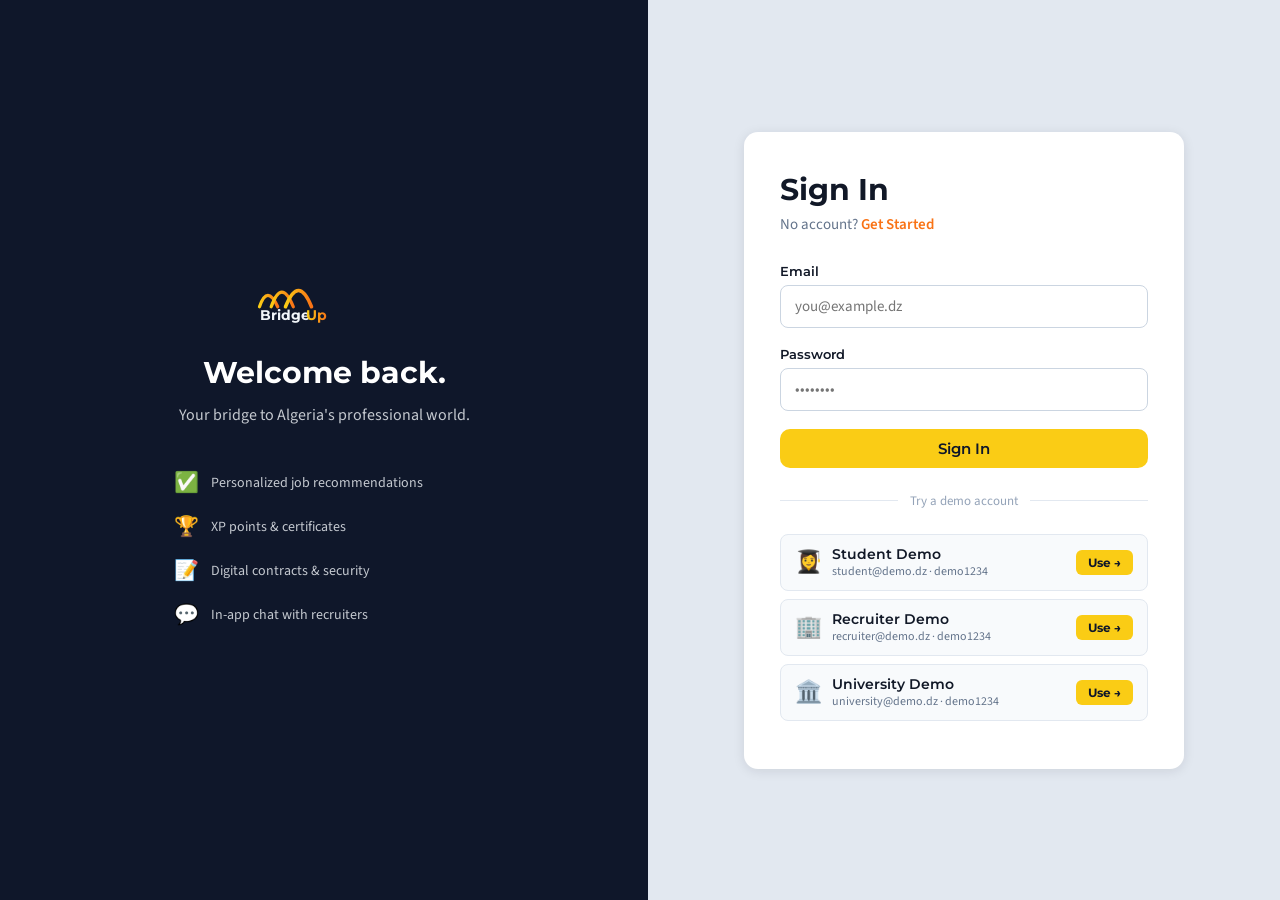
==== certificate.html @ 96c621b6 "first commit" ====
<!DOCTYPE html>
<html lang="en">

<head>
    <meta charset="UTF-8" />
    <meta name="viewport" content="width=device-width,initial-scale=1.0" />
    <title>Certificate — Bridge Up</title>
    <link rel="stylesheet" href="css/style.css" />
    <style>
        @media print {

            .navbar,
            .btn,
            .no-print {
                display: none !important;
            }

            body {
                background: #fff;
            }

            .certificate-card {
                box-shadow: none;
                border: 3px solid #FACC15;
            }
        }

        .cert-grid {
            display: grid;
            grid-template-columns: repeat(auto-fill, minmax(320px, 1fr));
            gap: 20px;
            margin-bottom: 32px;
        }

        .cert-thumb {
            background: var(--card);
            border-radius: 12px;
            box-shadow: var(--shadow);
            padding: 20px;
            border-left: 4px solid var(--yellow);
            display: flex;
            align-items: center;
            gap: 16px;
            cursor: pointer;
            transition: transform .2s, box-shadow .2s;
        }

        .cert-thumb:hover {
            transform: translateY(-2px);
            box-shadow: 0 6px 20px rgba(15, 23, 42, 0.13);
        }
    </style>
</head>

<body>
    <div id="nav" class="no-print"></div>
    <div class="page-content">

        <!-- LIST VIEW -->
        <div id="listView">
            <div class="section-header" style="margin-bottom:24px">
                <div>
                    <h2>My Certificates</h2>
                    <p style="color:#64748B;margin-top:4px;font-size:15px">Official proof of your completed engagements
                        on Bridge Up.</p>
                </div>
                <div style="display:flex;gap:10px">
                    <select id="certFilter" onchange="filterCerts()"
                        style="padding:8px 14px;border:1.5px solid #CBD5E1;border-radius:8px;font-size:13px;outline:none">
                        <option value="">All Types</option>
                        <option>Internship</option>
                        <option>Freelance Project</option>
                        <option>Part-time</option>
                    </select>
                </div>
            </div>

            <div class="cert-grid" id="certGrid"></div>

            <div style="background:linear-gradient(135deg,#FFFBEB,#FFF7ED);border:1.5px solid var(--yellow);border-radius:12px;padding:24px;text-align:center"
                class="no-print">
                <div style="font-size:36px;margin-bottom:10px">🏆</div>
                <h3 style="margin-bottom:8px">Earn More Certificates</h3>
                <p style="color:#64748B;font-size:14px;margin-bottom:16px">Apply to opportunities, complete them, and
                    collect official certificates for your portfolio.</p>
                <a href="job-listing.html"><button class="btn btn-primary">Browse Opportunities →</button></a>
            </div>
        </div>

        <!-- DETAIL VIEW (printable) -->
        <div id="detailView" style="display:none">
            <div class="no-print" style="display:flex;align-items:center;gap:12px;margin-bottom:24px">
                <button class="btn btn-ghost btn-sm" onclick="showList()">← Back</button>
                <div style="display:flex;gap:10px;margin-left:auto">
                    <button class="btn btn-outline btn-sm" onclick="window.print()">🖨️ Print / PDF</button>
                    <button class="btn btn-primary btn-sm" onclick="showToast('Certificate link copied!','success')">🔗
                        Share Link</button>
                </div>
            </div>

            <div class="certificate-card">
                <!-- Header decoration -->
                <div style="display:flex;justify-content:space-between;align-items:flex-start;margin-bottom:32px">
                    <svg xmlns="http://www.w3.org/2000/svg" viewBox="0 0 220 80" fill="none" style="height:36px">
                        <defs>
                            <linearGradient id="gL" x1="0%" y1="0%" x2="100%" y2="0%">
                                <stop offset="0%" stop-color="#FACC15" />
                                <stop offset="100%" stop-color="#F97316" />
                            </linearGradient>
                        </defs>
                        <path d="M10 55 Q22 20 38 55" stroke="url(#gL)" stroke-width="5" fill="none"
                            stroke-linecap="round" />
                        <path d="M28 55 Q44 10 62 55" stroke="url(#gL)" stroke-width="5" fill="none"
                            stroke-linecap="round" />
                        <path d="M50 55 Q70 5 90 55" stroke="url(#gL)" stroke-width="5.5" fill="none"
                            stroke-linecap="round" /><text x="10" y="75" font-family="Montserrat,sans-serif"
                            font-weight="700" font-size="22" fill="#0F172A">Bridge</text><text x="82" y="75"
                            font-family="Montserrat,sans-serif" font-weight="700" font-size="22"
                            fill="url(#gL)">Up</text>
                    </svg>
                    <div style="text-align:right">
                        <div
                            style="font-size:11px;color:#94A3B8;font-family:Montserrat,sans-serif;font-weight:600;letter-spacing:.5px">
                            CERTIFICATE ID</div>
                        <div style="font-family:Montserrat,sans-serif;font-weight:700;font-size:13px;color:var(--blue)"
                            id="certId">–</div>
                    </div>
                </div>

                <!-- Badge -->
                <div style="display:flex;justify-content:center;margin-bottom:24px">
                    <div
                        style="width:90px;height:90px;border-radius:50%;background:linear-gradient(135deg,var(--yellow),var(--orange));display:flex;align-items:center;justify-content:center;font-size:40px;box-shadow:0 4px 20px rgba(249,115,22,0.35)">
                        🏅</div>
                </div>

                <!-- Title -->
                <div
                    style="font-size:13px;letter-spacing:2px;text-transform:uppercase;color:#94A3B8;font-family:Montserrat,sans-serif;font-weight:600;margin-bottom:10px">
                    Certificate of Completion</div>
                <p style="font-size:15px;color:#64748B;margin-bottom:6px">This certifies that</p>
                <h1 style="font-size:32px;font-family:Montserrat,sans-serif;font-weight:800;color:var(--blue);margin-bottom:6px"
                    id="certStudentName">–</h1>
                <p style="font-size:15px;color:#64748B;margin-bottom:6px">has successfully completed</p>
                <h2 style="font-size:24px;font-family:Montserrat,sans-serif;font-weight:700;margin-bottom:4px"
                    id="certRole">–</h2>
                <div style="font-size:15px;color:#64748B;margin-bottom:4px">at <strong id="certCompany">–</strong></div>
                <div style="font-size:14px;color:#94A3B8;margin-bottom:28px" id="certDuration">–</div>

                <!-- XP badge -->
                <div
                    style="display:inline-flex;align-items:center;gap:8px;background:linear-gradient(90deg,#FACC15,#F97316);padding:8px 20px;border-radius:30px;margin-bottom:28px">
                    <span style="font-size:16px">⚡</span>
                    <span style="font-family:Montserrat,sans-serif;font-weight:700;font-size:15px;color:var(--blue)"
                        id="certXP">+0 XP Earned</span>
                </div>

                <!-- Skills -->
                <div style="margin-bottom:28px">
                    <div
                        style="font-size:12px;color:#94A3B8;font-family:Montserrat,sans-serif;font-weight:600;letter-spacing:.5px;margin-bottom:8px">
                        SKILLS DEMONSTRATED</div>
                    <div id="certSkills" style="display:flex;justify-content:center;flex-wrap:wrap;gap:6px"></div>
                </div>

                <!-- Signatures -->
                <div
                    style="display:flex;justify-content:space-around;flex-wrap:wrap;gap:24px;border-top:1px solid #E2E8F0;padding-top:24px;margin-bottom:16px">
                    <div style="text-align:center">
                        <div
                            style="font-family:'Montserrat',sans-serif;font-size:18px;font-weight:700;color:var(--orange);font-style:italic;margin-bottom:6px">
                            Bridge Up</div>
                        <div style="width:80px;height:1px;background:#CBD5E1;margin:0 auto 6px"></div>
                        <div style="font-size:12px;color:#94A3B8">Platform Director</div>
                    </div>
                    <div style="text-align:center">
                        <div style="font-family:'Montserrat',sans-serif;font-size:18px;font-weight:700;color:var(--blue);font-style:italic;margin-bottom:6px"
                            id="certRecruiterSig">–</div>
                        <div style="width:80px;height:1px;background:#CBD5E1;margin:0 auto 6px"></div>
                        <div style="font-size:12px;color:#94A3B8">Employer Representative</div>
                    </div>
                </div>

                <!-- Footer -->
                <div
                    style="background:#F8FAFC;border-radius:8px;padding:12px 16px;font-size:12px;color:#94A3B8;text-align:center;line-height:1.6">
                    This certificate is issued by Bridge Up and is verifiable at <strong
                        style="color:var(--blue)">bridgeup.dz/verify/<span id="certIdFoot">–</span></strong><br />
                    Issued on <span id="certIssuedDate">–</span> · Valid indefinitely
                </div>
            </div>
        </div>
    </div>

    <div id="toast-container"></div>
    <script src="db.js"></script>
    <script src="app.js"></script>
    <script>
        let student, certs = [];

        window.addEventListener("DOMContentLoaded", () => {
            const s = Auth.requireAuth(["student"]); if (!s) return;
            document.getElementById("nav").innerHTML = buildNavbar("My Profile", "student");
            student = BridgeDB.getStudentById(s.id) || BridgeDB.students[0];
            const TYPES = ["Internship", "Freelance Project", "Part-time", "Internship", "Internship"];
            certs = Array.from({ length: Math.max(student.certificates, 3) }, (_, i) => {
                const job = BridgeDB.jobs[i * 30 % BridgeDB.jobs.length];
                return { id: `BU-CERT-${Date.now().toString().slice(-6)}-${i}`, title: job.title, company: job.company, type: TYPES[i % TYPES.length], duration: job.duration, xp: job.xpReward, skills: job.requiredSkills, recruiter: BridgeDB.getRecruiterById(job.recruiterId)?.name || "Company HR", issued: `2026-0${Math.min(i + 1, 9)}-15`, idx: i };
            });
            renderCertList(certs);
            const params = new URLSearchParams(location.search);
            if (params.get("show")) openCert(parseInt(params.get("show")) || 0);
        });

        function renderCertList(list) {
            document.getElementById("certGrid").innerHTML = list.map((c, i) => `
    <div class="cert-thumb" onclick="openCert(${c.idx})">
      <div style="width:52px;height:52px;border-radius:12px;background:linear-gradient(135deg,var(--yellow),var(--orange));display:flex;align-items:center;justify-content:center;font-size:26px;flex-shrink:0">🏅</div>
      <div style="flex:1">
        <div style="font-family:Montserrat,sans-serif;font-weight:700;font-size:15px;margin-bottom:3px">${c.title}</div>
        <div style="font-size:13px;color:#64748B;margin-bottom:6px">${c.company} · ${c.type}</div>
        <div style="display:flex;align-items:center;gap:10px">
          <span class="job-xp">+${c.xp} XP</span>
          <span style="font-size:12px;color:#94A3B8">Issued ${c.issued}</span>
        </div>
      </div>
      <button class="btn btn-outline btn-sm no-print" onclick="event.stopPropagation();openCert(${c.idx})">View →</button>
    </div>`).join("") || `<div class="empty-state" style="grid-column:1/-1"><p>No certificates yet. Complete an engagement to earn your first one!</p></div>`;
        }

        function openCert(idx) {
            const c = certs[idx]; if (!c) return;
            document.getElementById("listView").style.display = "none";
            document.getElementById("detailView").style.display = "block";
            const cid = c.id;
            document.getElementById("certId").textContent = cid;
            document.getElementById("certIdFoot").textContent = cid;
            document.getElementById("certStudentName").textContent = student.name;
            document.getElementById("certRole").textContent = c.title;
            document.getElementById("certCompany").textContent = c.company;
            document.getElementById("certDuration").textContent = `Duration: ${c.duration}`;
            document.getElementById("certXP").textContent = `+${c.xp} XP Earned`;
            document.getElementById("certSkills").innerHTML = c.skills.map(s => `<span class="tag">${s}</span>`).join("");
            document.getElementById("certRecruiterSig").textContent = c.recruiter;
            document.getElementById("certIssuedDate").textContent = new Date(c.issued).toLocaleDateString("en-GB", { day: "2-digit", month: "long", year: "numeric" });
        }

        function showList() {
            document.getElementById("listView").style.display = "block";
            document.getElementById("detailView").style.display = "none";
        }

        function filterCerts() {
            const f = document.getElementById("certFilter").value;
            renderCertList(f ? certs.filter(c => c.type === f) : certs);
        }
    </script>
</body>

</html>
---- css/style.css ----
/* ============================================================
   BRIDGE UP — Global Stylesheet
   ============================================================ */
@import url('https://fonts.googleapis.com/css2?family=Montserrat:wght@400;500;600;700;800&family=Source+Sans+Pro:wght@400;500;600&display=swap');

:root {
  --blue:      #0F172A;
  --yellow:    #FACC15;
  --orange:    #F97316;
  --bg:        #E2E8F0;
  --card:      #FFFFFF;
  --text:      #111827;
  --muted:     rgba(241,245,249,0.8);
  --success:   #16A34A;
  --warning:   #F59E0B;
  --error:     #DC2626;
  --radius:    10px;
  --shadow:    0 2px 12px rgba(15,23,42,0.10);
}

*, *::before, *::after { box-sizing: border-box; margin: 0; padding: 0; }

html { scroll-behavior: smooth; }

body {
  font-family: 'Source Sans Pro', sans-serif;
  font-size: 16px;
  color: var(--text);
  background: var(--bg);
  min-height: 100vh;
}

h1,h2,h3,h4,h5,h6,
.nav-brand, .btn, label { font-family: 'Montserrat', sans-serif; }

h1 { font-size: 38px; font-weight: 800; line-height: 115%; }
h2 { font-size: 30px; font-weight: 700; line-height: 120%; }
h3 { font-size: 22px; font-weight: 600; line-height: 125%; }
h4 { font-size: 18px; font-weight: 600; }

a { text-decoration: none; color: inherit; }

/* ── Gradient text util ── */
.grad-text {
  background: linear-gradient(90deg, var(--yellow), var(--orange));
  -webkit-background-clip: text;
  -webkit-text-fill-color: transparent;
  background-clip: text;
}

/* ── Navbar ── */
.navbar {
  background: var(--blue);
  padding: 0 40px;
  height: 64px;
  display: flex;
  align-items: center;
  justify-content: space-between;
  position: sticky;
  top: 0;
  z-index: 100;
  box-shadow: 0 2px 8px rgba(0,0,0,0.3);
}
.nav-brand { display: flex; align-items: center; gap: 10px; }
.nav-brand img { height: 38px; }
.nav-links { display: flex; align-items: center; gap: 24px; }
.nav-links a {
  color: var(--muted);
  font-family: 'Montserrat', sans-serif;
  font-size: 14px;
  font-weight: 500;
  transition: color .2s;
}
.nav-links a:hover, .nav-links a.active { color: var(--yellow); }
.nav-actions { display: flex; gap: 12px; align-items: center; }

/* ── Buttons ── */
.btn {
  display: inline-flex;
  align-items: center;
  gap: 8px;
  padding: 10px 22px;
  border-radius: var(--radius);
  font-size: 15px;
  font-weight: 600;
  cursor: pointer;
  border: none;
  transition: all .2s;
  font-family: 'Montserrat', sans-serif;
}
.btn-primary {
  background: var(--yellow);
  color: var(--blue);
}
.btn-primary:hover { background: var(--orange); color: #fff; }
.btn-outline {
  background: transparent;
  border: 2px solid var(--yellow);
  color: var(--yellow);
}
.btn-outline:hover { background: var(--yellow); color: var(--blue); }
.btn-dark {
  background: var(--blue);
  color: var(--yellow);
  border: 2px solid var(--blue);
}
.btn-dark:hover { border-color: var(--yellow); }
.btn-sm { padding: 7px 16px; font-size: 13px; }
.btn-lg { padding: 14px 32px; font-size: 17px; }
.btn-danger { background: var(--error); color: #fff; }
.btn-success { background: var(--success); color: #fff; }
.btn-ghost { background: transparent; color: var(--blue); }
.btn-ghost:hover { background: var(--bg); }

/* ── Cards ── */
.card {
  background: var(--card);
  border-radius: var(--radius);
  box-shadow: var(--shadow);
  padding: 24px;
}
.card-sm { padding: 16px; }

/* ── Badges ── */
.badge {
  display: inline-block;
  padding: 3px 10px;
  border-radius: 20px;
  font-size: 12px;
  font-weight: 600;
  font-family: 'Montserrat', sans-serif;
}
.badge-yellow { background: var(--yellow); color: var(--blue); }
.badge-orange { background: var(--orange); color: #fff; }
.badge-blue   { background: var(--blue);   color: #fff; }
.badge-green  { background: var(--success); color: #fff; }
.badge-gray   { background: #CBD5E1; color: var(--text); }

/* ── XP Bar ── */
.xp-bar-wrap { background: #E2E8F0; border-radius: 20px; height: 10px; overflow: hidden; }
.xp-bar-fill {
  height: 100%;
  border-radius: 20px;
  background: linear-gradient(90deg, var(--yellow), var(--orange));
  transition: width .6s ease;
}

/* ── Avatar ── */
.avatar {
  border-radius: 50%;
  object-fit: cover;
  background: linear-gradient(135deg, var(--yellow), var(--orange));
  display: flex; align-items: center; justify-content: center;
  font-family: 'Montserrat', sans-serif;
  font-weight: 700;
  color: var(--blue);
  flex-shrink: 0;
}
.avatar-sm  { width: 36px; height: 36px; font-size: 13px; }
.avatar-md  { width: 52px; height: 52px; font-size: 18px; }
.avatar-lg  { width: 80px; height: 80px; font-size: 26px; }
.avatar-xl  { width: 110px; height: 110px; font-size: 36px; }

/* ── Forms ── */
.form-group { display: flex; flex-direction: column; gap: 6px; margin-bottom: 18px; }
.form-group label { font-size: 13px; font-weight: 600; color: var(--text); }
.form-group input,
.form-group select,
.form-group textarea {
  padding: 10px 14px;
  border: 1.5px solid #CBD5E1;
  border-radius: 8px;
  font-size: 15px;
  font-family: 'Source Sans Pro', sans-serif;
  background: #fff;
  color: var(--text);
  transition: border-color .2s;
  outline: none;
}
.form-group input:focus,
.form-group select:focus,
.form-group textarea:focus { border-color: var(--yellow); }
.form-group textarea { resize: vertical; min-height: 90px; }
.form-hint { font-size: 12px; color: #64748B; }
.form-error { font-size: 12px; color: var(--error); display: none; }

/* ── Tag chips ── */
.tag {
  display: inline-block;
  padding: 4px 12px;
  border-radius: 20px;
  font-size: 13px;
  font-weight: 500;
  background: #E2E8F0;
  color: var(--blue);
  font-family: 'Montserrat', sans-serif;
}
.tag-active {
  background: var(--yellow);
  color: var(--blue);
}

/* ── Grid helpers ── */
.grid-2 { display: grid; grid-template-columns: 1fr 1fr; gap: 20px; }
.grid-3 { display: grid; grid-template-columns: repeat(3,1fr); gap: 20px; }
.grid-4 { display: grid; grid-template-columns: repeat(4,1fr); gap: 20px; }
@media (max-width:900px) {
  .grid-3,.grid-4 { grid-template-columns: 1fr 1fr; }
}
@media (max-width:600px) {
  .grid-2,.grid-3,.grid-4 { grid-template-columns: 1fr; }
  .navbar { padding: 0 16px; }
  h1 { font-size: 28px; }
}

/* ── Layout ── */
.container { max-width: 1160px; margin: 0 auto; padding: 0 24px; }
.section { padding: 60px 0; }
.page-content { padding: 32px 24px; max-width: 1160px; margin: 0 auto; }

/* ── Sidebar layout ── */
.layout-sidebar {
  display: grid;
  grid-template-columns: 260px 1fr;
  gap: 24px;
  align-items: start;
}
@media(max-width:900px){ .layout-sidebar { grid-template-columns: 1fr; } }

/* ── Sidebar nav ── */
.sidebar {
  background: var(--card);
  border-radius: var(--radius);
  box-shadow: var(--shadow);
  overflow: hidden;
  position: sticky;
  top: 80px;
}
.sidebar-item {
  display: flex;
  align-items: center;
  gap: 12px;
  padding: 14px 20px;
  font-family: 'Montserrat', sans-serif;
  font-size: 14px;
  font-weight: 500;
  color: var(--text);
  cursor: pointer;
  transition: background .15s, color .15s;
  border-left: 3px solid transparent;
}
.sidebar-item:hover { background: var(--bg); color: var(--orange); }
.sidebar-item.active { background: #FFF7ED; color: var(--orange); border-left-color: var(--orange); }
.sidebar-item svg { width: 18px; height: 18px; flex-shrink: 0; }

/* ── Stat cards ── */
.stat-card {
  background: var(--card);
  border-radius: var(--radius);
  box-shadow: var(--shadow);
  padding: 20px 24px;
  display: flex;
  flex-direction: column;
  gap: 6px;
}
.stat-card .stat-val {
  font-family: 'Montserrat', sans-serif;
  font-size: 32px;
  font-weight: 800;
  color: var(--blue);
}
.stat-card .stat-label {
  font-size: 13px;
  color: #64748B;
  font-weight: 500;
}
.stat-card .stat-icon {
  width: 40px; height: 40px;
  border-radius: 8px;
  background: linear-gradient(135deg, var(--yellow), var(--orange));
  display: flex; align-items: center; justify-content: center;
  margin-bottom: 8px;
  color: var(--blue);
}

/* ── Job cards ── */
.job-card {
  background: var(--card);
  border-radius: var(--radius);
  box-shadow: var(--shadow);
  padding: 20px;
  display: flex;
  flex-direction: column;
  gap: 12px;
  transition: transform .2s, box-shadow .2s;
  cursor: pointer;
}
.job-card:hover { transform: translateY(-3px); box-shadow: 0 6px 20px rgba(15,23,42,0.13); }
.job-card-header { display: flex; align-items: flex-start; justify-content: space-between; gap: 12px; }
.job-card-title { font-family: 'Montserrat', sans-serif; font-weight: 700; font-size: 16px; color: var(--blue); }
.job-card-company { font-size: 14px; color: #475569; }
.job-card-meta { display: flex; flex-wrap: wrap; gap: 8px; font-size: 13px; color: #64748B; }
.job-card-meta span { display: flex; align-items: center; gap: 4px; }
.job-card-tags { display: flex; flex-wrap: wrap; gap: 6px; }
.job-xp { font-family: 'Montserrat', sans-serif; font-weight: 700; font-size: 13px;
  background: linear-gradient(90deg,var(--yellow),var(--orange));
  -webkit-background-clip: text; -webkit-text-fill-color: transparent; background-clip: text; }

/* ── Hero ── */
.hero {
  background: var(--blue);
  padding: 80px 40px;
  text-align: center;
  color: #fff;
}
.hero h1 { margin-bottom: 20px; color: #fff; }
.hero p { font-size: 18px; color: var(--muted); margin-bottom: 36px; max-width: 600px; margin-left: auto; margin-right: auto; }
.hero-actions { display: flex; gap: 16px; justify-content: center; flex-wrap: wrap; }

/* ── Steps / onboarding ── */
.steps-bar {
  display: flex;
  gap: 0;
  margin-bottom: 32px;
}
.step-item {
  flex: 1;
  text-align: center;
  position: relative;
}
.step-item::after {
  content: '';
  position: absolute;
  top: 18px; left: 50%; right: -50%;
  height: 2px;
  background: #CBD5E1;
  z-index: 0;
}
.step-item:last-child::after { display: none; }
.step-dot {
  width: 36px; height: 36px;
  border-radius: 50%;
  background: #CBD5E1;
  color: #64748B;
  font-family: 'Montserrat', sans-serif;
  font-weight: 700;
  font-size: 14px;
  display: flex; align-items: center; justify-content: center;
  margin: 0 auto 8px;
  position: relative; z-index: 1;
  transition: background .3s;
}
.step-item.active .step-dot { background: var(--yellow); color: var(--blue); }
.step-item.done .step-dot { background: var(--success); color: #fff; }
.step-label { font-size: 12px; color: #64748B; font-family: 'Montserrat', sans-serif; font-weight: 500; }
.step-item.active .step-label { color: var(--orange); font-weight: 700; }

/* ── Chat ── */
.chat-layout {
  display: grid;
  grid-template-columns: 280px 1fr;
  gap: 0;
  height: calc(100vh - 64px);
  overflow: hidden;
}
.chat-sidebar {
  background: var(--card);
  border-right: 1px solid #E2E8F0;
  overflow-y: auto;
}
.chat-contact {
  display: flex; align-items: center; gap: 12px;
  padding: 14px 16px;
  cursor: pointer;
  border-bottom: 1px solid #F1F5F9;
  transition: background .15s;
}
.chat-contact:hover, .chat-contact.active { background: #FFF7ED; }
.chat-contact .unread {
  margin-left: auto;
  background: var(--orange);
  color: #fff;
  border-radius: 50%;
  width: 20px; height: 20px;
  font-size: 11px;
  font-weight: 700;
  display: flex; align-items: center; justify-content: center;
  font-family: 'Montserrat', sans-serif;
}
.chat-main { display: flex; flex-direction: column; background: var(--bg); }
.chat-messages { flex: 1; overflow-y: auto; padding: 20px; display: flex; flex-direction: column; gap: 12px; }
.msg { max-width: 65%; }
.msg-bubble { padding: 10px 16px; border-radius: 16px; font-size: 15px; line-height: 1.5; }
.msg.me { align-self: flex-end; }
.msg.me .msg-bubble { background: var(--blue); color: #fff; border-bottom-right-radius: 4px; }
.msg.them .msg-bubble { background: var(--card); color: var(--text); border-bottom-left-radius: 4px; box-shadow: var(--shadow); }
.msg-time { font-size: 11px; color: #94A3B8; margin-top: 4px; }
.msg.me .msg-time { text-align: right; }
.chat-input-bar {
  background: var(--card);
  border-top: 1px solid #E2E8F0;
  padding: 14px 20px;
  display: flex; gap: 12px; align-items: center;
}
.chat-input-bar input {
  flex: 1; padding: 10px 16px; border: 1.5px solid #CBD5E1;
  border-radius: 30px; font-size: 15px; outline: none;
  font-family: 'Source Sans Pro', sans-serif;
}
.chat-input-bar input:focus { border-color: var(--yellow); }

/* ── Certificate ── */
.certificate-card {
  border: 3px solid transparent;
  background: linear-gradient(var(--card), var(--card)) padding-box,
              linear-gradient(135deg, var(--yellow), var(--orange)) border-box;
  border-radius: 16px;
  padding: 48px 56px;
  text-align: center;
  max-width: 700px;
  margin: 0 auto;
  box-shadow: 0 8px 32px rgba(15,23,42,0.15);
}

/* ── Contract ── */
.contract-box {
  background: var(--card);
  border: 1.5px solid #CBD5E1;
  border-radius: var(--radius);
  padding: 32px;
  max-width: 760px;
  margin: 0 auto;
  font-size: 15px;
  line-height: 1.7;
}
.contract-box h2 { color: var(--blue); margin-bottom: 24px; text-align: center; }
.contract-section { margin-bottom: 20px; }
.contract-section h4 { color: var(--orange); margin-bottom: 6px; font-size: 14px; text-transform: uppercase; letter-spacing: .5px; }
.sign-area {
  display: grid; grid-template-columns: 1fr 1fr; gap: 24px;
  margin-top: 32px; border-top: 1px solid #E2E8F0; padding-top: 24px;
}
.sign-box { text-align: center; padding: 20px; border: 2px dashed #CBD5E1; border-radius: 8px; }
.sign-box.signed { border-color: var(--success); background: #F0FDF4; }

/* ── Notification dot ── */
.notif-dot {
  width: 8px; height: 8px; border-radius: 50%;
  background: var(--orange);
  display: inline-block;
  margin-left: 4px;
  vertical-align: middle;
}

/* ── Toast ── */
#toast-container { position: fixed; bottom: 24px; right: 24px; z-index: 9999; display: flex; flex-direction: column; gap: 10px; }
.toast {
  background: var(--blue); color: #fff;
  padding: 14px 22px; border-radius: 10px;
  font-family: 'Montserrat', sans-serif; font-size: 14px; font-weight: 500;
  box-shadow: 0 4px 16px rgba(0,0,0,0.25);
  opacity: 0; transform: translateY(12px);
  transition: all .3s;
  border-left: 4px solid var(--yellow);
}
.toast.show { opacity: 1; transform: translateY(0); }
.toast.success { border-left-color: var(--success); }
.toast.error   { border-left-color: var(--error); }

/* ── Modal ── */
.modal-overlay {
  position: fixed; inset: 0; background: rgba(15,23,42,0.65);
  display: flex; align-items: center; justify-content: center;
  z-index: 1000; opacity: 0; pointer-events: none; transition: opacity .25s;
}
.modal-overlay.open { opacity: 1; pointer-events: all; }
.modal {
  background: var(--card);
  border-radius: 14px;
  padding: 32px;
  max-width: 520px;
  width: 92%;
  box-shadow: 0 12px 40px rgba(15,23,42,0.25);
  transform: scale(.96);
  transition: transform .25s;
}
.modal-overlay.open .modal { transform: scale(1); }
.modal-header { display: flex; justify-content: space-between; align-items: center; margin-bottom: 20px; }
.modal-close { background: none; border: none; font-size: 22px; cursor: pointer; color: #64748B; }

/* ── Search bar ── */
.search-bar {
  display: flex; align-items: center;
  background: var(--card); border: 1.5px solid #CBD5E1;
  border-radius: 30px; padding: 10px 20px; gap: 10px;
}
.search-bar input { flex:1; border:none; outline:none; font-size:15px; font-family:'Source Sans Pro',sans-serif; }
.search-bar svg { color: #94A3B8; }

/* ── Filter chips ── */
.filter-row { display: flex; gap: 8px; flex-wrap: wrap; margin: 16px 0; }
.filter-chip {
  padding: 6px 16px; border-radius: 20px;
  border: 1.5px solid #CBD5E1; background: var(--card);
  font-size: 13px; font-family: 'Montserrat', sans-serif; font-weight: 500;
  cursor: pointer; transition: all .15s;
}
.filter-chip.active { background: var(--yellow); border-color: var(--yellow); color: var(--blue); }
.filter-chip:hover { border-color: var(--orange); color: var(--orange); }

/* ── Freelance gig card ── */
.gig-card {
  background: var(--card); border-radius: var(--radius);
  box-shadow: var(--shadow); overflow: hidden;
  transition: transform .2s, box-shadow .2s;
  cursor: pointer;
}
.gig-card:hover { transform: translateY(-3px); box-shadow: 0 6px 20px rgba(15,23,42,0.13); }
.gig-card-img { width: 100%; height: 140px; background: linear-gradient(135deg, var(--blue), #1E3A5F); display: flex; align-items: center; justify-content: center; font-size: 40px; }
.gig-card-body { padding: 16px; }
.gig-card-title { font-family:'Montserrat',sans-serif; font-weight:600; font-size:15px; margin-bottom:8px; }
.gig-price { font-family:'Montserrat',sans-serif; font-weight:700; font-size:18px; color: var(--orange); }

/* ── Empty state ── */
.empty-state { text-align:center; padding:60px 20px; color:#94A3B8; }
.empty-state svg { width:64px; height:64px; margin-bottom:16px; opacity:.4; }
.empty-state p { font-size:16px; }

/* ── Section header ── */
.section-header { display:flex; align-items:center; justify-content:space-between; margin-bottom:20px; }
.section-header h2 { font-size:22px; }

/* ── Divider ── */
.divider { border: none; border-top: 1px solid #E2E8F0; margin: 24px 0; }

/* ── Review card ── */
.review-card { background:#F8FAFC; border-left:3px solid var(--yellow); border-radius:8px; padding:14px 18px; margin-bottom:12px; }
.review-card .reviewer { font-family:'Montserrat',sans-serif; font-weight:600; font-size:13px; color:var(--blue); margin-bottom:4px; }
.review-card .stars { color:var(--yellow); font-size:14px; }
.review-card p { font-size:14px; color:#475569; margin-top:6px; }

/* ── Responsive navbar ── */
@media(max-width:768px){
  .nav-links { display:none; }
}
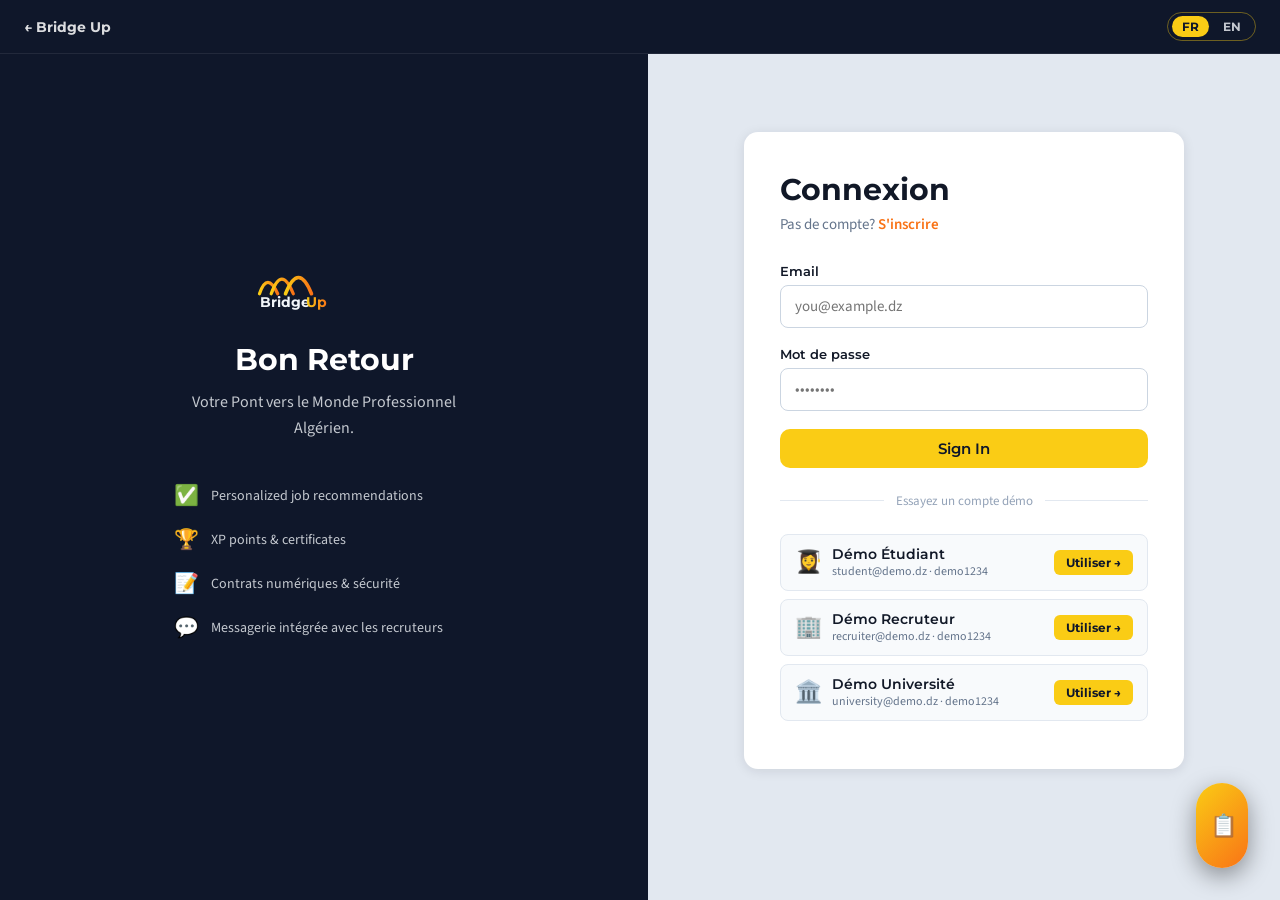
==== commit 861f1f43: "Adding a functional-ish french-english toggle, fixing recruiter post job button behaviour, changing " ====
--- a/certificate.html
+++ b/certificate.html
@@ -193,9 +193,11 @@
     </div>
 
     <div id="toast-container"></div>
+    <script src="translations.js"></script>
     <script src="db.js"></script>
     <script src="app.js"></script>
     <script>
+        I18N.init();
         let student, certs = [];
 
         window.addEventListener("DOMContentLoaded", () => {
--- a/css/style.css
+++ b/css/style.css
@@ -454,7 +454,7 @@
 }
 
 /* ── Toast ── */
-#toast-container { position: fixed; bottom: 24px; right: 24px; z-index: 9999; display: flex; flex-direction: column; gap: 10px; }
+#toast-container { position: fixed; bottom: 24px; right: 96px; z-index: 9999; display: flex; flex-direction: column; gap: 10px; }
 .toast {
   background: var(--blue); color: #fff;
   padding: 14px 22px; border-radius: 10px;
@@ -544,3 +544,117 @@
 @media(max-width:768px){
   .nav-links { display:none; }
 }
+
+
+/* ── Sticky Widget ── */
+.sticky-widget {
+  position: fixed;
+  bottom: 32px;
+  right: 32px;
+  z-index: 9999;
+
+  display: flex;
+  align-items: center;
+  gap: 12px;
+  overflow: hidden;
+
+  background: linear-gradient(135deg, #FACC15, #F97316);
+  color: #000;
+  border-radius: 50px;
+  padding: 12px 14px;
+  box-shadow: 0 8px 24px rgba(0, 0, 0, 0.4);
+  cursor: pointer;
+
+  max-width: 52px;
+  transition: max-width 0.4s ease, padding 0.3s ease, box-shadow 0.3s ease;
+
+  user-select: none;
+  -webkit-tap-highlight-color: transparent;
+}
+
+/* Desktop only: hover expands the widget */
+@media (hover: hover) {
+  .sticky-widget:hover {
+    max-width: 280px;
+    padding: 12px 20px;
+    box-shadow: 0 12px 32px rgba(0, 0, 0, 0.7);
+  }
+
+  .sticky-widget:hover .sticky-widget__content {
+    opacity: 1;
+  }
+}
+
+/* Both desktop (hover) and mobile (tap) */
+.sticky-widget.is-open {
+  max-width: 280px;
+  padding: 12px 20px;
+  box-shadow: 0 12px 32px rgba(0, 0, 0, 0.7);
+}
+
+.sticky-widget__icon {
+  font-size: 22px;
+  flex-shrink: 0;
+}
+
+.sticky-widget__content {
+  display: flex;
+  flex-direction: column;
+  gap: 6px;
+  white-space: nowrap;
+  opacity: 0;
+  transition: opacity 0.25s ease 0.1s;
+}
+
+.sticky-widget.is-open .sticky-widget__content {
+  opacity: 1;
+}
+
+.sticky-widget__content p {
+  margin: 0;
+  font-size: 18px;
+  font-weight: bold;
+  opacity: 1;
+}
+
+.sticky-widget__btn {
+  display: inline-block;
+  background: #4f46e5;
+  color: #fff;
+  text-decoration: none;
+  text-align: center;
+  padding: 6px 14px;
+  border-radius: 20px;
+  font-size: 13px;
+  font-weight: 600;
+  transition: background 0.2s;
+}
+
+.sticky-widget__btn:hover {
+  background: #4338ca;
+}
+
+/* ── The wiggle keyframe ── */
+@keyframes wiggle {
+  0%   { transform: rotate(0deg) scale(1);      background: linear-gradient(135deg, #FACC15, #F97316); }
+  15%  { transform: rotate(-8deg) scale(1.05);  background: linear-gradient(135deg, #FDE68A, #FACC15); }
+  30%  { transform: rotate(8deg) scale(1.05);   background: linear-gradient(135deg, #FACC15, #EA580C); }
+  45%  { transform: rotate(-5deg) scale(1.025); background: linear-gradient(135deg, #FDE68A, #FACC15); }
+  60%  { transform: rotate(5deg) scale(1.025);  background: linear-gradient(135deg, #FACC15, #EA580C); }
+  75%  { transform: rotate(-2deg) scale(1);     background: linear-gradient(135deg, #FDE68A, #F97316); }
+  100% { transform: rotate(0deg) scale(1);      background: linear-gradient(135deg, #FACC15, #F97316); }
+}
+
+.sticky-widget.wiggle {
+  animation: wiggle 0.6s ease-in-out;
+}
+
+
+.lang-btn {
+  background: transparent;
+  color: var(--muted);
+}
+.lang-btn--active {
+  background: var(--yellow);
+  color: var(--blue);
+}
